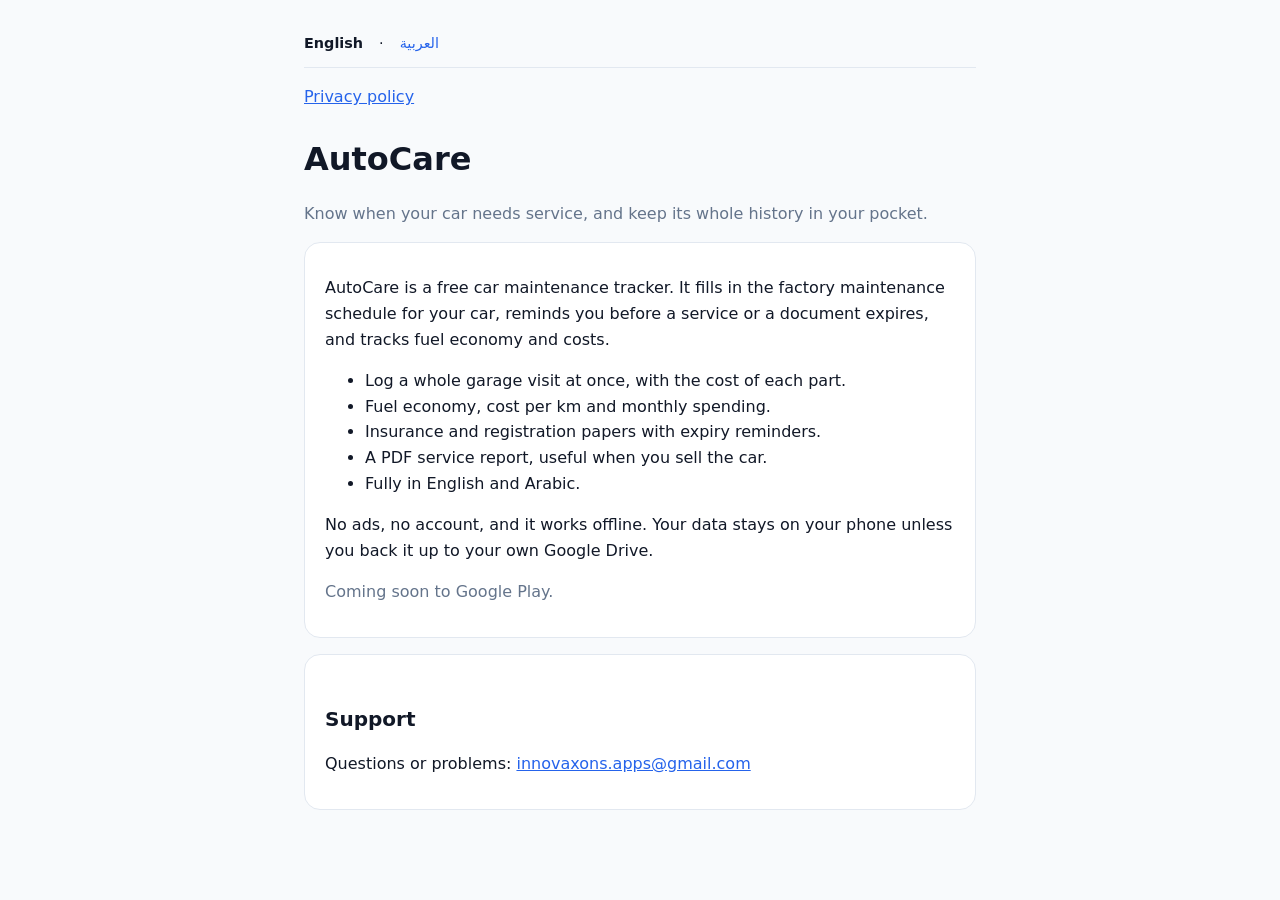
==== index.html @ ee43e618 "Homepage and privacy pages in English and Arabic, like salaty-site Home at /, policy at /privacy/, A" ====
<!doctype html>
<html lang="en" dir="ltr">
<head>
  <meta charset="utf-8">
  <meta name="viewport" content="width=device-width, initial-scale=1">
  <title>AutoCare: car maintenance tracker</title>
  <meta name="description" content="Car service reminders, maintenance log, fuel economy and document expiry alerts. Free, no ads, no account.">
  <link rel="canonical" href="https://autocare.innovaxons.com/">
  <link rel="alternate" hreflang="x-default" href="https://autocare.innovaxons.com/">
  <link rel="alternate" hreflang="en" href="https://autocare.innovaxons.com/">
  <link rel="alternate" hreflang="ar" href="https://autocare.innovaxons.com/ar/">
  <link rel="stylesheet" href="/style.css">
</head>
<body>
  <a href="#content" class="sr-only">Skip to content</a>
  <main id="content">
    <nav class="lang-switcher" aria-label="Language"><strong>English</strong> · <a href="/ar/" lang="ar" dir="rtl">العربية</a></nav>
    <nav class="page-nav"><a href="/privacy/">Privacy policy</a></nav>
    <h1>AutoCare</h1>
    <p class="muted">Know when your car needs service, and keep its whole history in your pocket.</p>
    <section>
      <p>AutoCare is a free car maintenance tracker. It fills in the factory maintenance schedule for your car, reminds you before a service or a document expires, and tracks fuel economy and costs.</p>
      <ul>
        <li>Log a whole garage visit at once, with the cost of each part.</li>
        <li>Fuel economy, cost per km and monthly spending.</li>
        <li>Insurance and registration papers with expiry reminders.</li>
        <li>A PDF service report, useful when you sell the car.</li>
        <li>Fully in English and Arabic.</li>
      </ul>
      <p>No ads, no account, and it works offline. Your data stays on your phone unless you back it up to your own Google Drive.</p>
      <!-- PLAY_LINK -->
      <p class="muted">Coming soon to Google Play.</p>
    </section>
    <section>
      <h2>Support</h2>
      <p>Questions or problems: <a href="mailto:innovaxons.apps@gmail.com">innovaxons.apps@gmail.com</a></p>
    </section>
  </main>
</body>
</html>
---- style.css ----
:root {
  --surface: #f8fafc;
  --card: #ffffff;
  --ink: #111827;
  --muted: #64748b;
  --primary: #2563eb;
  --line: #e2e8f0;
}
@media (prefers-color-scheme: dark) {
  :root {
    --surface: #0b0f14;
    --card: #161c24;
    --ink: #f1f5f9;
    --muted: #94a3b8;
    --primary: #60a5fa;
    --line: #27303d;
  }
}
* { box-sizing: border-box; }
body {
  margin: 0;
  background: var(--surface);
  color: var(--ink);
  font: 16px/1.6 system-ui, -apple-system, "Segoe UI", Roboto, "Noto Sans Arabic", "Geeza Pro", sans-serif;
  text-align: start;
}
[dir="rtl"] {
  font-family: system-ui, -apple-system, "Segoe UI", Roboto, "Noto Naskh Arabic", "Geeza Pro", sans-serif;
}
.sr-only {
  position: absolute;
  width: 1px;
  height: 1px;
  padding: 0;
  margin: -1px;
  overflow: hidden;
  clip: rect(0, 0, 0, 0);
  white-space: nowrap;
  border: 0;
}
.sr-only:focus {
  position: static;
  width: auto;
  height: auto;
  margin-block-end: 1rem;
  overflow: visible;
  clip: auto;
  white-space: normal;
  display: inline-block;
  padding: .5rem 1rem;
  background: var(--card);
  border: 1px solid var(--primary);
  border-radius: .5rem;
}
main { max-width: 44rem; margin-inline: auto; padding: 2rem 1rem 4rem; }
h1 { font-size: 2rem; margin: 0 0 .25rem; }
h2 { font-size: 1.25rem; margin: 2rem 0 .5rem; }
p, li { color: var(--ink); }
.muted { color: var(--muted); }
a { color: var(--primary); }
section { background: var(--card); border: 1px solid var(--line); border-radius: 1rem; padding: 1rem 1.25rem; margin: 1rem 0; }
.table-container {
  overflow-x: auto;
  -webkit-overflow-scrolling: touch;
  margin: 1rem 0;
}
table { width: 100%; border-collapse: collapse; font-size: .95rem; min-width: 32rem; }
th, td { text-align: start; padding: .65rem .5rem; border-bottom: 1px solid var(--line); vertical-align: top; }
th { font-weight: 600; color: var(--muted); font-size: .85rem; text-transform: uppercase; letter-spacing: .025em; }
.lang-switcher {
  display: flex;
  flex-wrap: wrap;
  gap: .5rem 1rem;
  padding-bottom: .75rem;
  margin-bottom: 1rem;
  border-bottom: 1px solid var(--line);
  font-size: .9rem;
}
.lang-switcher a {
  text-decoration: none;
}
.lang-switcher a:hover {
  text-decoration: underline;
}
.lang-switcher strong {
  color: var(--ink);
}
nav.page-nav {
  display: flex;
  flex-wrap: wrap;
  gap: 1rem;
  margin-bottom: 1.5rem;
}
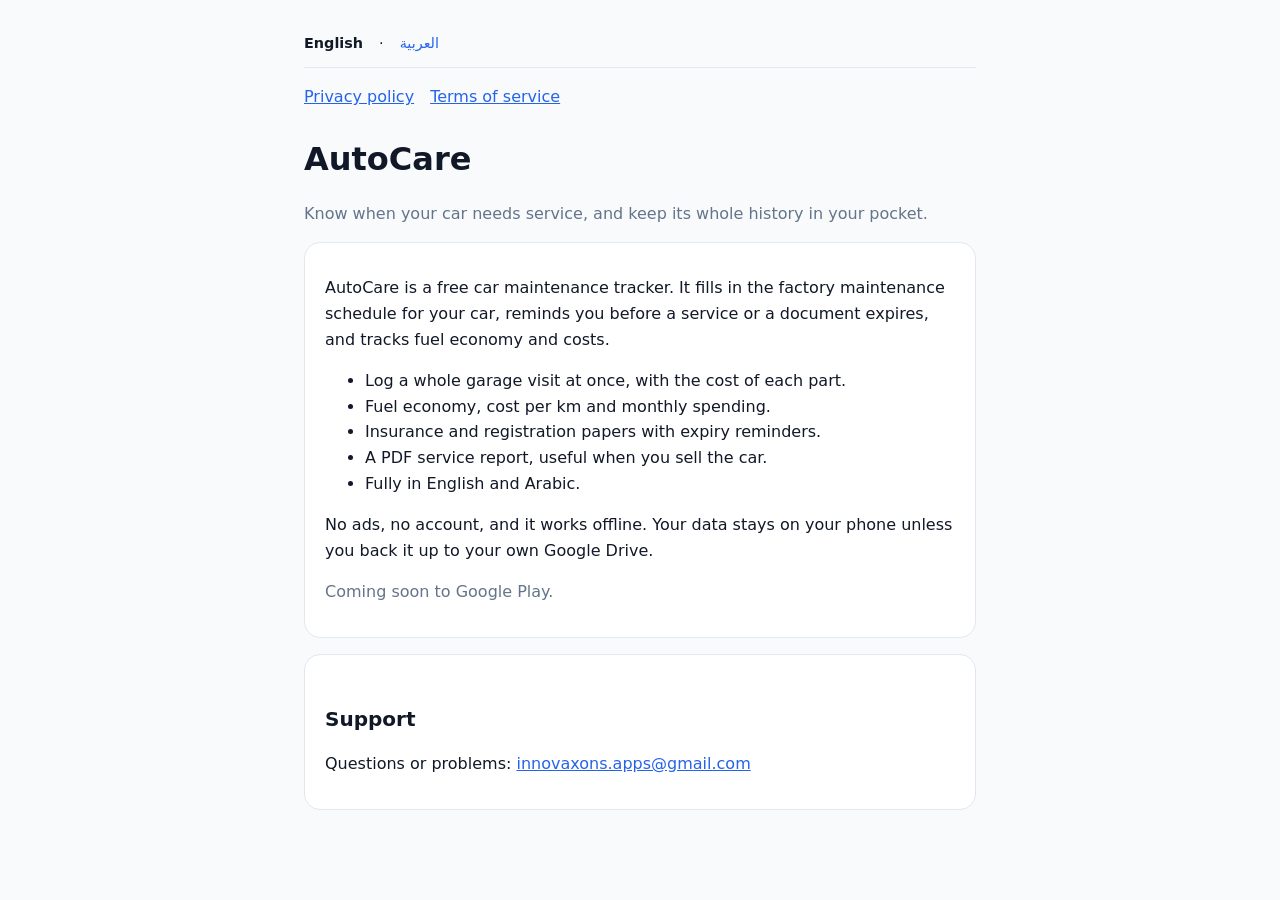
==== commit bcaf5740: "Add terms of service pages in English and Arabic Google Auth Platform branding requires a terms link" ====
--- a/index.html
+++ b/index.html
@@ -15,7 +15,7 @@
   <a href="#content" class="sr-only">Skip to content</a>
   <main id="content">
     <nav class="lang-switcher" aria-label="Language"><strong>English</strong> · <a href="/ar/" lang="ar" dir="rtl">العربية</a></nav>
-    <nav class="page-nav"><a href="/privacy/">Privacy policy</a></nav>
+    <nav class="page-nav"><a href="/privacy/">Privacy policy</a><a href="/terms/">Terms of service</a></nav>
     <h1>AutoCare</h1>
     <p class="muted">Know when your car needs service, and keep its whole history in your pocket.</p>
     <section>
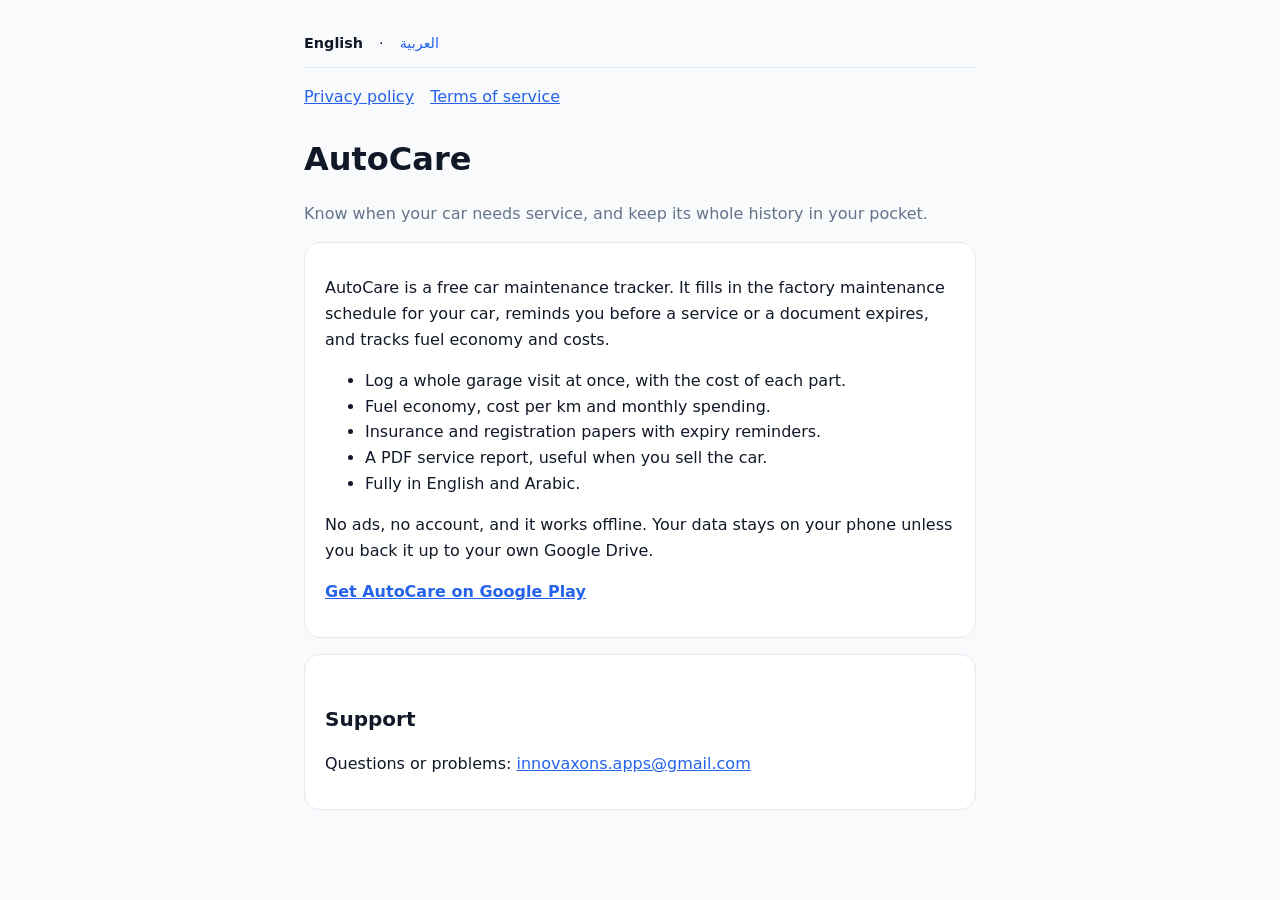
==== commit 9a8a84d3: "Link the home pages to Google Play now that the app is live Co-Authored-By: Claude Opus 5.5 <noreply" ====
--- a/index.html
+++ b/index.html
@@ -28,8 +28,7 @@
         <li>Fully in English and Arabic.</li>
       </ul>
       <p>No ads, no account, and it works offline. Your data stays on your phone unless you back it up to your own Google Drive.</p>
-      <!-- PLAY_LINK -->
-      <p class="muted">Coming soon to Google Play.</p>
+      <p><strong><a href="https://play.google.com/store/apps/details?id=com.innovaxons.autocare&amp;hl=en">Get AutoCare on Google Play</a></strong></p>
     </section>
     <section>
       <h2>Support</h2>
